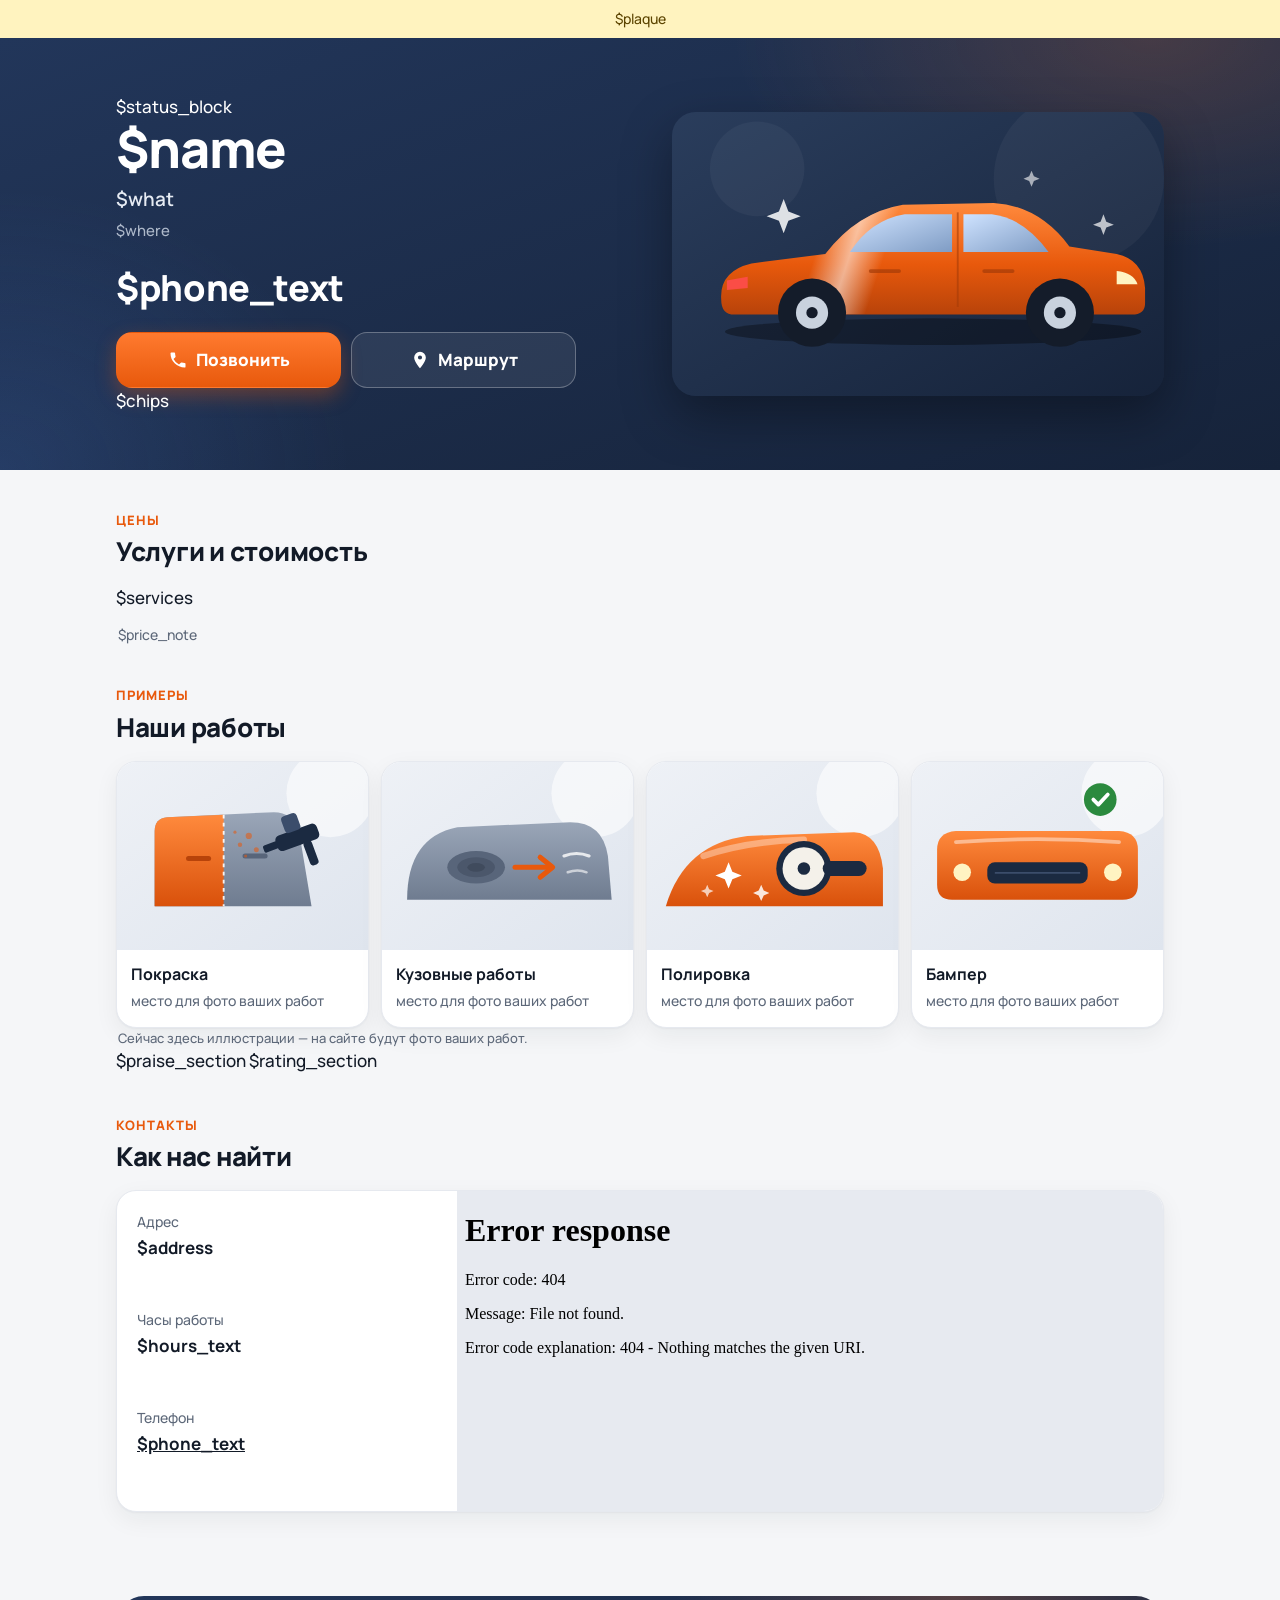
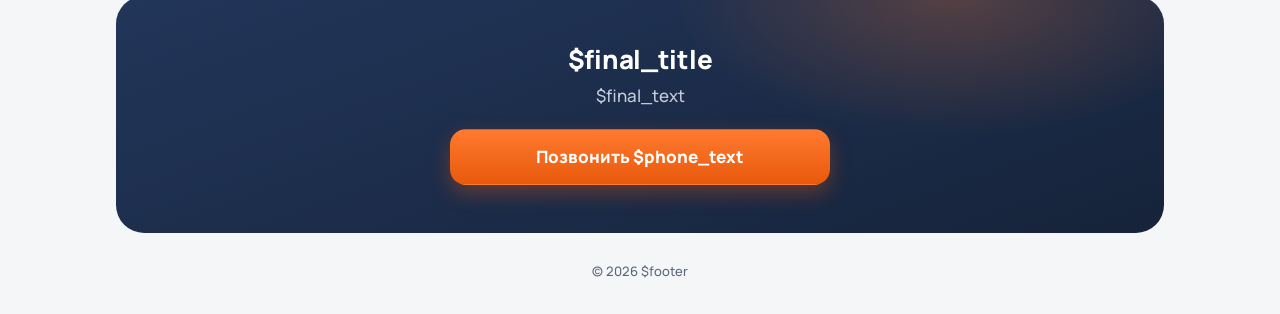
==== template/demo.tpl.html @ 97d2b2de "Бот на сервере: карточки с кнопками, демо и письмо только по кнопке, ответы клиентов, расписание - к" ====
<!doctype html>
<html lang="ru">
<head>
<meta charset="utf-8">
<meta name="viewport" content="width=device-width, initial-scale=1, viewport-fit=cover">
<title>$title</title>
<meta name="description" content="$description">
<meta name="robots" content="noindex, nofollow">
<meta name="theme-color" content="#16233a">
<link rel="preconnect" href="https://fonts.googleapis.com">
<link rel="preconnect" href="https://fonts.gstatic.com" crossorigin>
<link href="https://fonts.googleapis.com/css2?family=Manrope:wght@500;600;700;800&display=swap" rel="stylesheet">

<style>
  :root {
    --ink: #121a27;
    --muted: #5d6879;
    --bg: #f5f6f8;
    --card: #ffffff;
    --brand: #16233a;        /* фон первого экрана и финального блока */
    --brand-2: #22365a;
    --accent: #e8590c;       /* кнопка звонка: самый заметный цвет на странице */
    --accent-2: #ff7a2f;
    --ok: #2b8a3e;
    --closed: #e03131;
    --line: #e6e9ef;
    --radius: 20px;
    --shadow: 0 1px 2px rgba(18,26,39,.04), 0 8px 24px rgba(18,26,39,.06);
  }
  * { box-sizing: border-box; }
  html { scroll-behavior: smooth; }
  body {
    margin: 0; background: var(--bg); color: var(--ink);
    font: 500 17px/1.55 Manrope, system-ui, -apple-system, "Segoe UI", Roboto, Arial, sans-serif;
    -webkit-text-size-adjust: 100%; -webkit-font-smoothing: antialiased;
  }
  a { color: inherit; }
  img { max-width: 100%; height: auto; display: block; }
  .wrap { max-width: 1080px; margin: 0 auto; padding: 0 16px; }

  /* плашка демо */
  .demo { background: #fff3bf; color: #5c4400; font-size: 14px; text-align: center; padding: 8px 16px; }

  /* ───── первый экран ───── */
  .hero {
    color: #fff; padding: 24px 0 28px; position: relative; overflow: hidden;
    background:
      radial-gradient(600px 300px at 90% 0%, rgba(255,122,47,.18), transparent 70%),
      radial-gradient(500px 400px at 0% 100%, rgba(80,130,220,.18), transparent 70%),
      linear-gradient(160deg, var(--brand-2), var(--brand));
  }
  .hero-grid { display: grid; gap: 22px; align-items: center; }
  .status {
    display: inline-flex; align-items: center; gap: 8px; font-size: 14px; font-weight: 700;
    background: rgba(255,255,255,.1); border: 1px solid rgba(255,255,255,.14);
    border-radius: 999px; padding: 6px 12px; margin-bottom: 14px; backdrop-filter: blur(6px);
  }
  .status::before { content: ""; width: 8px; height: 8px; border-radius: 50%; background: #51cf66;
    box-shadow: 0 0 0 4px rgba(81,207,102,.2); }
  .status.closed::before { background: var(--closed); box-shadow: 0 0 0 4px rgba(224,49,49,.2); }
  .hero h1 { font-size: 36px; line-height: 1.1; margin: 0 0 8px; font-weight: 800; letter-spacing: -.02em; }
  .hero .what { font-size: 19px; margin: 0 0 4px; color: #e6ebf3; font-weight: 600; }
  .hero .where { font-size: 15px; margin: 0 0 18px; color: #aeb9ca; }
  .phone-big { display: inline-block; font-size: 30px; font-weight: 800; text-decoration: none; margin: 0 0 16px;
    letter-spacing: -.01em; }
  .actions { display: grid; grid-template-columns: 1fr 1fr; gap: 10px; max-width: 460px; }
  .btn {
    display: flex; align-items: center; justify-content: center; gap: 8px;
    min-height: 56px; padding: 0 20px; border-radius: 16px; font-weight: 800; font-size: 17px;
    text-decoration: none; border: 1px solid transparent; transition: transform .15s ease, box-shadow .15s ease;
  }
  .btn:active { transform: scale(.98); }
  .btn-call { background: linear-gradient(180deg, var(--accent-2), var(--accent)); color: #fff;
    box-shadow: 0 8px 20px rgba(232,89,12,.35); }
  .btn-route { background: rgba(255,255,255,.08); border-color: rgba(255,255,255,.28); color: #fff; }
  .btn svg { width: 20px; height: 20px; flex: none; }
  .chips { display: flex; flex-wrap: wrap; gap: 8px; margin: 18px 0 0; padding: 0; list-style: none; }
  .chips li { font-size: 14px; font-weight: 600; color: #dbe3ef; background: rgba(255,255,255,.07);
    border-radius: 999px; padding: 6px 12px; }
  .hero-art img { width: 100%; border-radius: 24px; box-shadow: 0 20px 50px rgba(0,0,0,.35); }

  /* ───── секции ───── */
  section { padding: 40px 0 0; }
  .eyebrow { font-size: 13px; font-weight: 800; letter-spacing: .08em; text-transform: uppercase; color: var(--accent);
    margin: 0 0 6px; }
  h2 { font-size: 26px; line-height: 1.2; margin: 0 0 18px; font-weight: 800; letter-spacing: -.01em; }
  .card { background: var(--card); border: 1px solid var(--line); border-radius: var(--radius); box-shadow: var(--shadow); }

  /* услуги */
  .services { display: grid; gap: 10px; margin: 0; padding: 0; list-style: none; }
  .services li { display: flex; align-items: center; gap: 14px; padding: 14px 16px; }
  .ico { width: 44px; height: 44px; border-radius: 14px; flex: none; display: grid; place-items: center;
    background: #fff1e8; color: var(--accent); }
  .ico svg { width: 22px; height: 22px; }
  .services .name { flex: 1; font-weight: 700; line-height: 1.3; }
  .services .price { font-weight: 800; white-space: nowrap; }
  .services .ask { color: var(--muted); font-weight: 600; font-size: 14px; text-align: right; line-height: 1.25; }
  .note { color: var(--muted); font-size: 14px; margin: 12px 2px 0; }

  /* работы */
  .works { display: grid; grid-auto-flow: column; grid-auto-columns: 78%; gap: 12px; overflow-x: auto;
    scroll-snap-type: x mandatory; padding: 2px 16px 12px; margin: 0 -16px; list-style: none;
    scrollbar-width: none; }
  .works::-webkit-scrollbar { display: none; }
  .works li { scroll-snap-align: start; overflow: hidden; }
  .works img { aspect-ratio: 4 / 3; object-fit: cover; width: 100%; }
  .works .cap { padding: 12px 14px 14px; }
  .works b { display: block; font-size: 16px; }
  .works span { color: var(--muted); font-size: 14px; }
  .swipe { color: var(--muted); font-size: 13px; margin: 0 2px; }

  /* хвалят */
  .praise { display: grid; gap: 10px; margin: 0; padding: 0; list-style: none; }
  .praise li { padding: 16px; display: flex; gap: 14px; align-items: flex-start; }
  .praise .mark { width: 32px; height: 32px; border-radius: 10px; background: #e9f7ec; color: var(--ok);
    display: grid; place-items: center; flex: none; font-weight: 800; }
  .praise b { display: block; line-height: 1.3; margin-bottom: 2px; }
  .praise span { color: var(--muted); font-size: 15px; }

  /* рейтинг */
  .rating { padding: 20px; }
  .score { display: flex; align-items: center; gap: 14px; margin-bottom: 14px; }
  .score .num { font-size: 52px; font-weight: 800; line-height: 1; letter-spacing: -.03em; }
  .stars { color: #f59f00; font-size: 20px; letter-spacing: 2px; }
  .score small { display: block; color: var(--muted); font-size: 14px; }
  .rating p { margin: 0 0 14px; }
  .source { display: inline-flex; align-items: center; gap: 6px; font-size: 15px; font-weight: 800; color: var(--accent);
    text-decoration: none; }

  /* адрес и карта */
  .place { overflow: hidden; display: grid; }
  .place dl { margin: 0; padding: 20px; display: grid; gap: 14px; }
  .place dt { color: var(--muted); font-size: 14px; }
  .place dd { margin: 2px 0 0; font-weight: 700; }
  .map { width: 100%; height: 300px; border: 0; display: block; background: #e7eaf0; }

  /* финал */
  .final { margin: 44px 0 0; }
  .final-box {
    color: #fff; text-align: center; padding: 32px 20px; border-radius: 28px;
    background: radial-gradient(400px 200px at 80% 0%, rgba(255,122,47,.25), transparent 70%),
                linear-gradient(160deg, var(--brand-2), var(--brand));
  }
  .final h2 { margin-bottom: 8px; }
  .final p { margin: 0 0 20px; color: #c3cddb; }
  .final .btn-call { max-width: 380px; margin: 0 auto; }
  footer { color: var(--muted); font-size: 13px; text-align: center; padding: 28px 16px 110px; }

  /* плавающая кнопка звонка: только на телефоне и только после первого экрана */
  .float-call {
    position: fixed; left: 16px; right: 16px; bottom: max(16px, env(safe-area-inset-bottom));
    z-index: 10; transform: translateY(160%); transition: transform .25s ease;
  }
  .float-call.show { transform: none; }

  @media (min-width: 760px) {
    .hero { padding: 56px 0; }
    .hero-grid { grid-template-columns: 1.05fr 1fr; gap: 40px; }
    .hero h1 { font-size: 52px; }
    .phone-big { font-size: 36px; }
    .services { grid-template-columns: 1fr 1fr; }
    .works { grid-auto-flow: row; grid-template-columns: repeat(4, 1fr); overflow: visible; margin: 0; padding: 0; }
    .swipe { display: none; }
    .grid2 { display: grid; grid-template-columns: 1fr 1fr; gap: 24px; align-items: start; }
    .place { grid-template-columns: 340px 1fr; }
    .map { height: 100%; min-height: 320px; }
    .final-box { padding: 48px; }
    .float-call { display: none; }
    footer { padding-bottom: 32px; }
    .btn:hover { transform: translateY(-1px); }
  }
  @media (prefers-reduced-motion: reduce) {
    html { scroll-behavior: auto; }
    .btn, .float-call { transition: none; }
  }
</style>
</head>
<body>

<div class="demo">$plaque</div>

<header class="hero">
  <div class="wrap hero-grid">
    <div>
      $status_block
      <h1>$name</h1>
      <p class="what">$what</p>
      <p class="where">$where</p>
      <a class="phone-big" href="$phone_href">$phone_text</a>
      <div class="actions">
        <a class="btn btn-call" href="$phone_href">
          <svg viewBox="0 0 24 24" fill="currentColor" aria-hidden="true"><path d="M6.6 10.8a15.1 15.1 0 0 0 6.6 6.6l2.2-2.2a1 1 0 0 1 1-.25 11.4 11.4 0 0 0 3.6.57 1 1 0 0 1 1 1V20a1 1 0 0 1-1 1A17 17 0 0 1 3 4a1 1 0 0 1 1-1h3.5a1 1 0 0 1 1 1c0 1.25.2 2.45.57 3.57a1 1 0 0 1-.25 1z"/></svg>
          Позвонить
        </a>
        <a class="btn btn-route" href="$route_href" target="_blank" rel="noopener">
          <svg viewBox="0 0 24 24" fill="currentColor" aria-hidden="true"><path d="M12 2a7 7 0 0 0-7 7c0 5.2 7 13 7 13s7-7.8 7-13a7 7 0 0 0-7-7zm0 9.5A2.5 2.5 0 1 1 12 6.5a2.5 2.5 0 0 1 0 5z"/></svg>
          Маршрут
        </a>
      </div>
      $chips
    </div>
    <!-- ЗАМЕНИТЬ на фото сервиса или машины после ремонта: img/hero.jpg, 1040×600 -->
    <div class="hero-art"><img src="img/hero-car.svg" width="520" height="300" alt="Иллюстрация: автомобиль после ремонта"></div>
  </div>
</header>

<main class="wrap">

  <section id="prices">
    <p class="eyebrow">Цены</p>
    <h2>Услуги и стоимость</h2>
    <ul class="services">
$services
    </ul>
    <p class="note">$price_note</p>
  </section>

  <section id="works">
    <p class="eyebrow">Примеры</p>
    <h2>Наши работы</h2>
    
    <ul class="works">
      <li class="card"><img src="img/work-paint.svg" width="400" height="300" loading="lazy" alt="Покраска двери"><div class="cap"><b>Покраска</b><span>место для фото ваших работ</span></div></li>
      <li class="card"><img src="img/work-dent.svg" width="400" height="300" loading="lazy" alt="Удаление вмятины на крыле"><div class="cap"><b>Кузовные работы</b><span>место для фото ваших работ</span></div></li>
      <li class="card"><img src="img/work-polish.svg" width="400" height="300" loading="lazy" alt="Полировка кузова"><div class="cap"><b>Полировка</b><span>место для фото ваших работ</span></div></li>
      <li class="card"><img src="img/work-bumper.svg" width="400" height="300" loading="lazy" alt="Ремонт бампера"><div class="cap"><b>Бампер</b><span>место для фото ваших работ</span></div></li>
    </ul>
    <p class="swipe" style="display:block">Сейчас здесь иллюстрации — на сайте будут фото ваших работ.</p>
  </section>

  <div class="grid2">
$praise_section
$rating_section
  </div>

  <section id="place">
    <p class="eyebrow">Контакты</p>
    <h2>Как нас найти</h2>
    <div class="card place">
      <dl>
        <div><dt>Адрес</dt><dd>$address</dd></div>
        <div><dt>Часы работы</dt><dd>$hours_text</dd></div>
        <div><dt>Телефон</dt><dd><a href="$phone_href">$phone_text</a></dd></div>
      </dl>
      <iframe class="map" title="Карта: $name" loading="lazy" src="$map_src"></iframe>
    </div>
  </section>

  <section class="final">
    <div class="final-box">
      <h2>$final_title</h2>
      <p>$final_text</p>
      <a class="btn btn-call" href="$phone_href">Позвонить $phone_text</a>
    </div>
  </section>
</main>

<footer>© <span id="year">2026</span> $footer</footer>

<a class="btn btn-call float-call" id="floatCall" href="$phone_href" aria-label="Позвонить">
  <svg viewBox="0 0 24 24" fill="currentColor" aria-hidden="true"><path d="M6.6 10.8a15.1 15.1 0 0 0 6.6 6.6l2.2-2.2a1 1 0 0 1 1-.25 11.4 11.4 0 0 0 3.6.57 1 1 0 0 1 1 1V20a1 1 0 0 1-1 1A17 17 0 0 1 3 4a1 1 0 0 1 1-1h3.5a1 1 0 0 1 1 1c0 1.25.2 2.45.57 3.57a1 1 0 0 1-.25 1z"/></svg>
  Позвонить
</a>

<script>
// Бейдж «Открыто до …» по часам работы в часовом поясе компании (не посетителя).
(function () {
  var el = document.getElementById("status");
  if (el) {
  var hours = JSON.parse(el.dataset.hours);
  var tz = el.dataset.tz;
  var names = ["", "понедельник", "вторник", "среду", "четверг", "пятницу", "субботу", "воскресенье"];
  function nowIn(tz) {
    var parts = {};
    new Intl.DateTimeFormat("en-GB", {timeZone: tz, weekday: "short", hour: "2-digit", minute: "2-digit", hourCycle: "h23"})
      .formatToParts(new Date()).forEach(function (p) { parts[p.type] = p.value; });
    var day = {Mon: 1, Tue: 2, Wed: 3, Thu: 4, Fri: 5, Sat: 6, Sun: 7}[parts.weekday];
    return {day: day, time: parts.hour + ":" + parts.minute};
  }
  function short(t) { return t.replace(/^0/, ""); }
  function nextOpen(day) {
    for (var i = 1; i <= 7; i++) {
      var d = (day - 1 + i) % 7 + 1;
      if (hours[d]) return (i === 1 ? "завтра" : "в " + names[d]) + " в " + short(hours[d][0]);
    }
    return "";
  }
  var n = nowIn(tz), today = hours[n.day];
  if (today && n.time >= today[0] && n.time < today[1]) {
    el.textContent = "Открыто до " + short(today[1]);
  } else if (today && n.time < today[0]) {
    el.textContent = "Закрыто · откроется в " + short(today[0]);
    el.classList.add("closed");
  } else {
    el.textContent = "Закрыто · откроется " + nextOpen(n.day);
    el.classList.add("closed");
  }
  }
  document.getElementById("year").textContent = new Date().getFullYear();

  // Плавающая кнопка появляется, когда первый экран с телефоном ушёл вверх, и прячется у финальной кнопки
  var btn = document.getElementById("floatCall");
  var hero = document.querySelector(".hero"), final = document.querySelector(".final");
  if ("IntersectionObserver" in window) {
    var heroGone = false, finalVisible = false;
    function update() { btn.classList.toggle("show", heroGone && !finalVisible); }
    new IntersectionObserver(function (e) { heroGone = !e[0].isIntersecting; update(); }).observe(hero);
    new IntersectionObserver(function (e) { finalVisible = e[0].isIntersecting; update(); }).observe(final);
  } else {
    btn.classList.add("show");
  }
})();
</script>
</body>
</html>
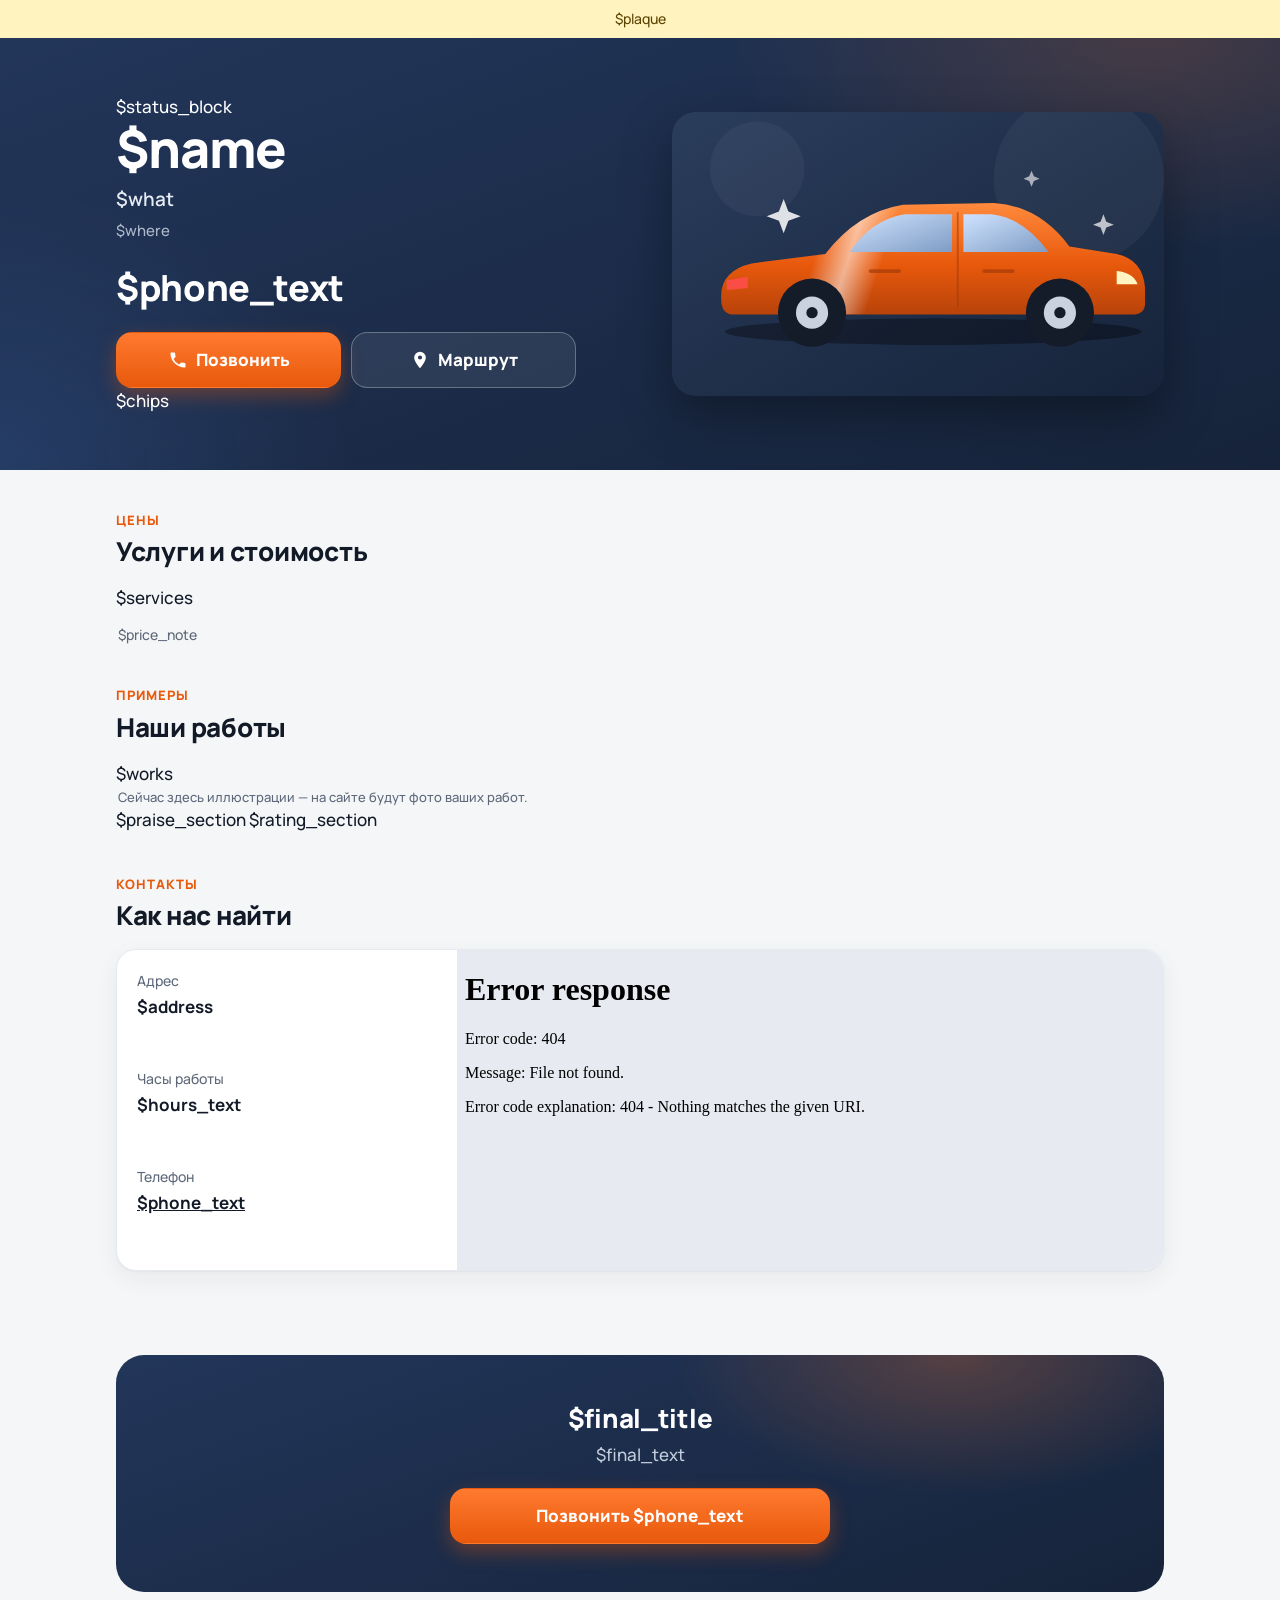
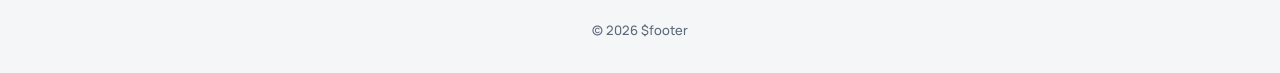
==== commit 6fe558e4: "Демо для шиномонтажа и автомойки: свои шаги, фото и «Наши работы» вместо кузовных - В нише (niches.j" ====
--- a/template/demo.tpl.html
+++ b/template/demo.tpl.html
@@ -199,8 +199,8 @@
       </div>
       $chips
     </div>
-    <!-- ЗАМЕНИТЬ на фото сервиса или машины после ремонта: img/hero.jpg, 1040×600 -->
-    <div class="hero-art"><img src="img/hero-car.svg" width="520" height="300" alt="Иллюстрация: автомобиль после ремонта"></div>
+    <!-- ЗАМЕНИТЬ на фото сервиса или машины клиента: img/hero.jpg, 1040×600 -->
+    <div class="hero-art"><img src="img/hero-car.svg" width="520" height="300" alt="Иллюстрация: автомобиль"></div>
   </div>
 </header>
 
@@ -220,10 +220,7 @@
     <h2>Наши работы</h2>
     
     <ul class="works">
-      <li class="card"><img src="img/work-paint.svg" width="400" height="300" loading="lazy" alt="Покраска двери"><div class="cap"><b>Покраска</b><span>место для фото ваших работ</span></div></li>
-      <li class="card"><img src="img/work-dent.svg" width="400" height="300" loading="lazy" alt="Удаление вмятины на крыле"><div class="cap"><b>Кузовные работы</b><span>место для фото ваших работ</span></div></li>
-      <li class="card"><img src="img/work-polish.svg" width="400" height="300" loading="lazy" alt="Полировка кузова"><div class="cap"><b>Полировка</b><span>место для фото ваших работ</span></div></li>
-      <li class="card"><img src="img/work-bumper.svg" width="400" height="300" loading="lazy" alt="Ремонт бампера"><div class="cap"><b>Бампер</b><span>место для фото ваших работ</span></div></li>
+$works
     </ul>
     <p class="swipe" style="display:block">Сейчас здесь иллюстрации — на сайте будут фото ваших работ.</p>
   </section>
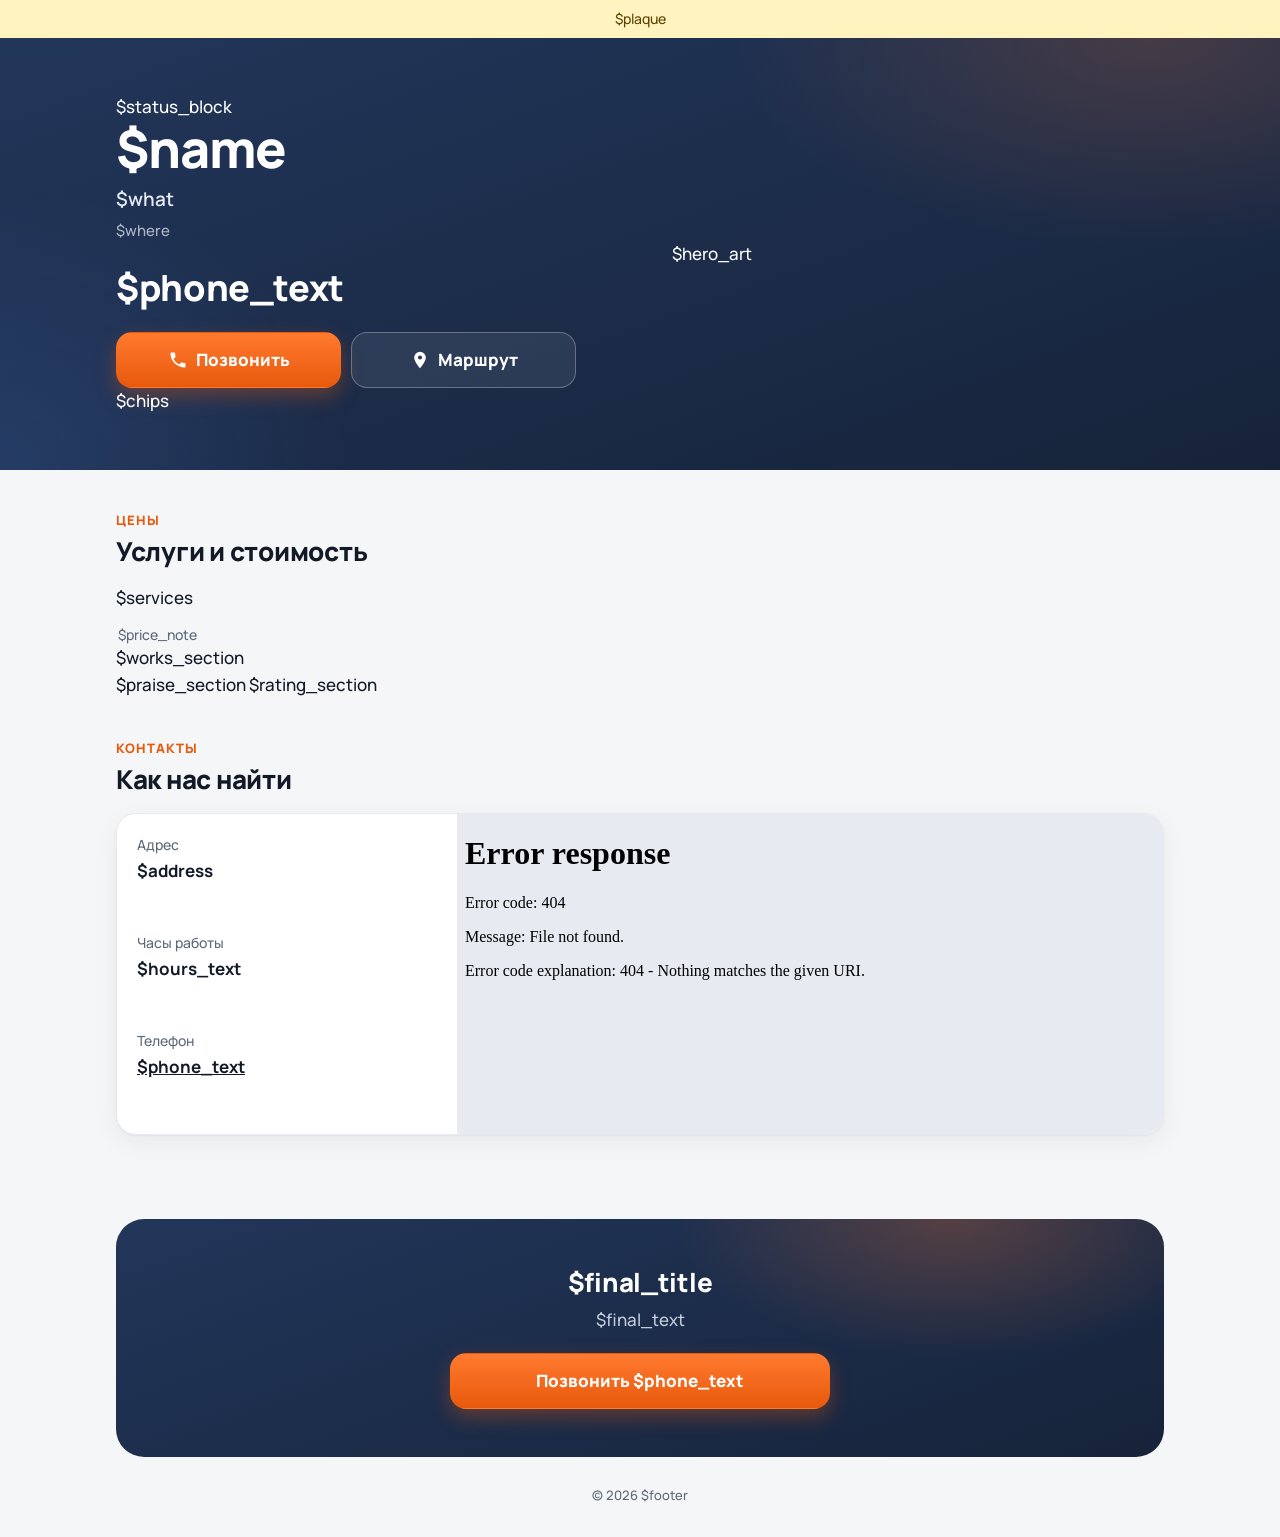
==== commit 4298a314: "Бот на месяцы: 201 город (Россия, Казахстан, Беларусь), 68 ниш, демо для любой ниши - cities.json: 1" ====
--- a/template/demo.tpl.html
+++ b/template/demo.tpl.html
@@ -175,7 +175,7 @@
   }
 </style>
 </head>
-<body>
+<body$accent_style>
 
 <div class="demo">$plaque</div>
 
@@ -199,8 +199,7 @@
       </div>
       $chips
     </div>
-    <!-- ЗАМЕНИТЬ на фото сервиса или машины клиента: img/hero.jpg, 1040×600 -->
-    <div class="hero-art"><img src="img/hero-car.svg" width="520" height="300" alt="Иллюстрация: автомобиль"></div>
+    $hero_art
   </div>
 </header>
 
@@ -215,15 +214,7 @@
     <p class="note">$price_note</p>
   </section>
 
-  <section id="works">
-    <p class="eyebrow">Примеры</p>
-    <h2>Наши работы</h2>
-    
-    <ul class="works">
-$works
-    </ul>
-    <p class="swipe" style="display:block">Сейчас здесь иллюстрации — на сайте будут фото ваших работ.</p>
-  </section>
+$works_section
 
   <div class="grid2">
 $praise_section
